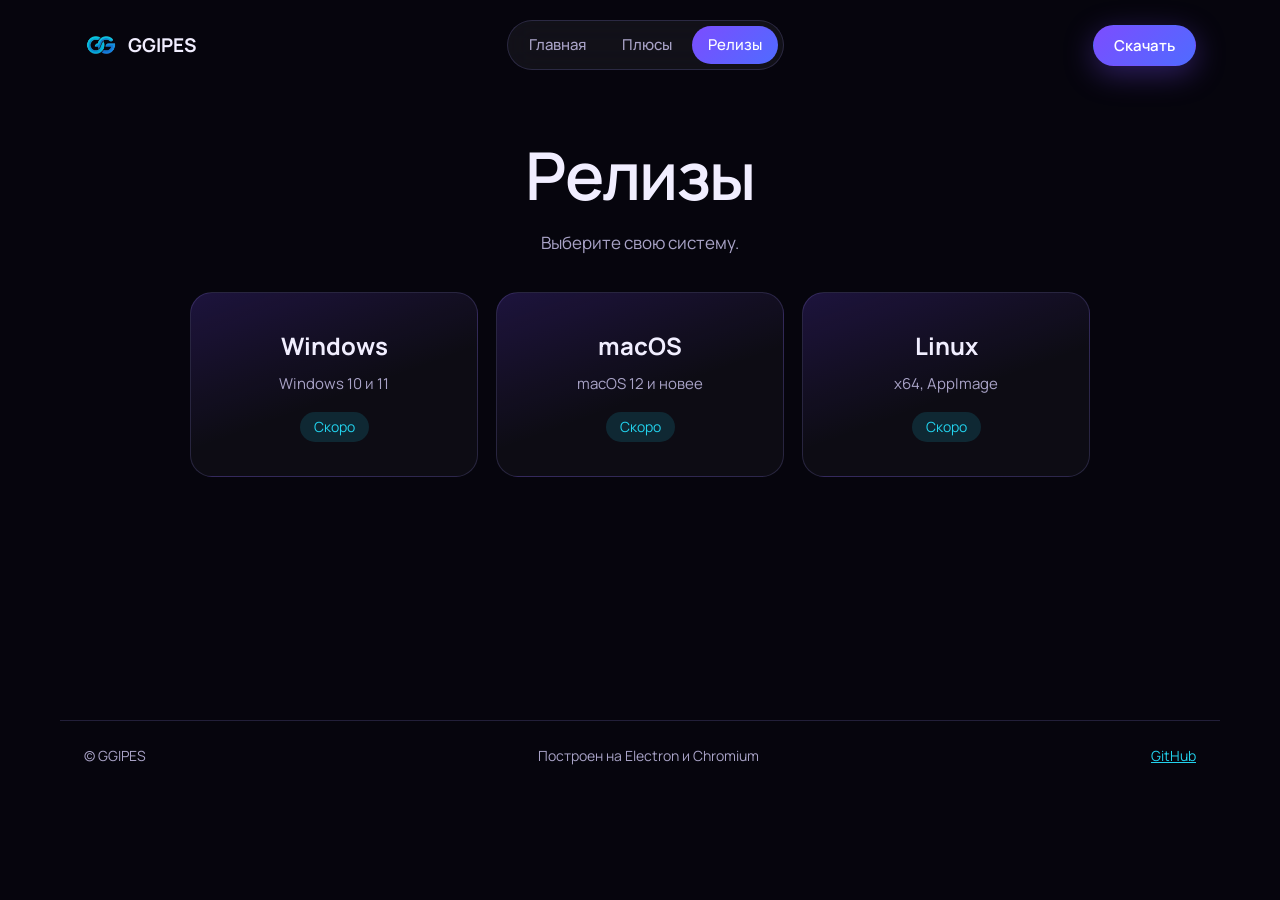
==== releases.html @ ea918ac0 "site 10" ====
<!doctype html>
<html lang="ru">
<head>
<meta charset="utf-8">
<meta name="viewport" content="width=device-width, initial-scale=1">
<title>Релизы GGIPES</title>
<link rel="icon" href="assets/icon.png">
<link rel="preconnect" href="https://fonts.googleapis.com">
<link rel="preconnect" href="https://fonts.gstatic.com" crossorigin>
<link href="https://fonts.googleapis.com/css2?family=Manrope:wght@400;500;600;700;800&display=swap" rel="stylesheet">
<link rel="stylesheet" href="style.css">
</head>
<body data-page="releases">
<main class="inner">
  <h1>Релизы</h1>
  <p class="sub">Выберите свою систему.</p>
  <div id="platforms" class="plats"></div>
</main>
<script src="config.js"></script><script src="app.js"></script>
</body>
</html>
---- style.css ----
:root{--bg:#06050d;--violet:#7c4dff;--indigo:#4f6bff;--cyan:#22d3ee;--text:#f1eeff;--muted:#a9a3c7;--line:rgba(160,150,255,.18)}
*{box-sizing:border-box}
html{scroll-behavior:smooth}
body{margin:0;min-height:100vh;color:var(--text);font:400 17px/1.6 Manrope,system-ui,sans-serif;background:var(--bg);overflow-x:hidden}
a{color:var(--cyan)}
:focus-visible{outline:2px solid var(--cyan);outline-offset:3px;border-radius:8px}
.top{position:relative;z-index:5;display:flex;justify-content:space-between;align-items:center;gap:12px;max-width:1160px;margin:0 auto;padding:20px 24px}
.brand{display:flex;align-items:center;gap:10px;font-weight:700;font-size:19px;color:var(--text);text-decoration:none}
.pill{display:flex;gap:4px;padding:5px;border:1px solid var(--line);border-radius:999px;background:rgba(255,255,255,.05);backdrop-filter:blur(14px);-webkit-backdrop-filter:blur(14px)}
.pill a{padding:7px 16px;border-radius:999px;color:var(--muted);text-decoration:none;font-size:15px;font-weight:500}
.pill a:hover{color:var(--text)}
.pill a.on{background:linear-gradient(135deg,var(--violet),var(--indigo));color:#fff}
.btn{display:inline-block;padding:13px 28px;border-radius:999px;border:1px solid transparent;background:linear-gradient(135deg,var(--violet),var(--indigo));color:#fff;font:600 16px Manrope,sans-serif;text-decoration:none;cursor:pointer;box-shadow:0 8px 30px rgba(124,77,255,.35)}
.btn:hover{filter:brightness(1.12)}
.btn.ghost{background:rgba(255,255,255,.04);border-color:rgba(255,255,255,.35);box-shadow:none}
.btn.sm{padding:9px 20px;font-size:15px}
.glass{background:linear-gradient(160deg,rgba(124,77,255,.2),rgba(255,255,255,.03) 55%);border:1px solid var(--line);border-radius:22px}
main{max-width:1160px;margin:0 auto;padding:0 24px}
.hero{position:relative;text-align:center;padding:70px 0 40px;margin-top:-76px;padding-top:150px}
.hero::before{content:"";position:absolute;inset:0 -50vw auto;height:640px;z-index:-1;background:linear-gradient(rgba(160,150,255,.09) 1px,transparent 1px) 0 0/48px 48px,linear-gradient(90deg,rgba(160,150,255,.09) 1px,transparent 1px) 0 0/48px 48px,radial-gradient(700px 380px at 50% 0,rgba(124,77,255,.55),transparent 70%);-webkit-mask-image:linear-gradient(#000 20%,transparent);mask-image:linear-gradient(#000 20%,transparent)}
.arc{position:absolute;left:50%;top:95px;width:1500px;height:900px;transform:translateX(-50%);border-radius:50%;border-top:3px solid rgba(190,180,255,.95);box-shadow:0 -14px 70px rgba(124,77,255,.6);-webkit-mask-image:linear-gradient(#000 12%,transparent 30%);mask-image:linear-gradient(#000 12%,transparent 30%);z-index:-1}
.badge{display:inline-block;padding:5px 16px;border:1px solid var(--line);border-radius:999px;background:rgba(255,255,255,.05);font-size:14px;color:var(--muted)}
h1{font-size:clamp(38px,6.2vw,66px);line-height:1.08;font-weight:600;letter-spacing:-.025em;margin:22px 0 18px}
.hero p{max-width:34em;margin:0 auto 30px;color:var(--muted);font-size:18px}
.cta{display:flex;justify-content:center;gap:14px;flex-wrap:wrap}
.win{max-width:920px;margin:64px auto 0;border:1px solid var(--line);border-radius:20px;background:#0b0916;box-shadow:0 0 120px rgba(124,77,255,.3);-webkit-mask-image:linear-gradient(#000 70%,transparent);mask-image:linear-gradient(#000 70%,transparent);text-align:left}
.bar{display:flex;align-items:center;gap:8px;padding:14px 18px;border-bottom:1px solid var(--line)}
.bar i{width:11px;height:11px;border-radius:50%;background:rgba(255,255,255,.2)}
.tab{margin-left:12px;padding:5px 14px;border-radius:10px 10px 0 0;background:rgba(124,77,255,.22);font-size:13px}
.addr{flex:1;margin-left:10px;padding:6px 16px;border-radius:999px;background:rgba(255,255,255,.06);color:var(--muted);font-size:13px}
.start{display:grid;justify-items:center;gap:10px;padding:64px 20px 110px}
.start b{font-size:30px;font-weight:700;letter-spacing:.02em}
.search{width:min(440px,90%);margin-top:10px;padding:13px 22px;border:1px solid var(--line);border-radius:999px;background:rgba(255,255,255,.06);color:var(--muted);font-size:15px;backdrop-filter:blur(10px)}
.features{padding:70px 0 40px;text-align:center}
h2{font-size:clamp(30px,4.4vw,44px);line-height:1.15;font-weight:600;letter-spacing:-.02em;margin:0 0 12px}
.sub{color:var(--muted);margin:0 auto 36px;max-width:34em}
.grid{display:grid;grid-template-columns:repeat(6,1fr);gap:18px;text-align:left;margin-bottom:44px}
.card{grid-column:span 2;padding:26px;min-height:230px;display:flex;flex-direction:column;justify-content:flex-end}
.card.wide{grid-column:span 3}
.card h3{margin:0 0 6px;font-size:19px;font-weight:600}
.card p{margin:0;color:var(--muted);font-size:15px}
.orb{width:64px;height:64px;margin:0 0 auto;border-radius:50%;display:grid;place-items:center;font-weight:700;font-size:22px;background:radial-gradient(circle,rgba(190,180,255,.9),rgba(124,77,255,.5) 55%,transparent 72%);box-shadow:0 0 50px rgba(124,77,255,.6)}
.center{text-align:center}
.inner{padding-top:50px;padding-bottom:80px;text-align:center;min-height:70vh}
.inner h1{margin-top:0}
.plats{display:grid;grid-template-columns:repeat(3,1fr);gap:18px;max-width:900px;margin:0 auto}
.plat{padding:34px 20px;display:grid;gap:6px;justify-items:center;color:var(--text);font:inherit;cursor:pointer;transition:border-color .2s,transform .2s}
.plat:hover{border-color:var(--violet);transform:translateY(-3px)}
.plat b{font-size:24px;font-weight:700}
.plat span{color:var(--muted);font-size:15px}
.plat i{font-style:normal;margin-top:10px;padding:4px 14px;border-radius:999px;background:rgba(34,211,238,.14);color:var(--cyan);font-size:14px}
.list{display:grid;gap:14px;max-width:640px;margin:0 auto}
.row,.old{display:flex;justify-content:space-between;align-items:center;gap:16px;padding:20px 24px;text-align:left}
.row b,.old b{display:block;font-size:19px}
.row span,.old span{color:var(--muted);font-size:15px}
.row.off{opacity:.6}
.hint{max-width:640px;margin:20px auto;color:var(--muted);font-size:14px}
.old{max-width:640px;margin:34px auto 0;flex-wrap:wrap}
dialog.soon{margin:auto;padding:34px 38px;max-width:380px;border:1px solid var(--line);border-radius:22px;background:#100c24;color:var(--text);text-align:center;box-shadow:0 0 90px rgba(124,77,255,.4)}
dialog.soon::backdrop{background:rgba(3,2,10,.7);backdrop-filter:blur(4px)}
dialog.soon h3{margin:0 0 8px;font-size:22px}
dialog.soon p{margin:0 0 22px;color:var(--muted)}
footer{max-width:1160px;margin:0 auto;padding:24px;display:flex;justify-content:space-between;flex-wrap:wrap;gap:10px;color:var(--muted);font-size:14px;border-top:1px solid var(--line)}
@media(max-width:820px){.pill{display:none}.grid{grid-template-columns:1fr}.card,.card.wide{grid-column:auto;min-height:190px}.plats{grid-template-columns:1fr}.hero{padding-top:120px}.arc{width:900px;height:600px}}
@media(prefers-reduced-motion:reduce){*{transition:none!important;scroll-behavior:auto!important}}
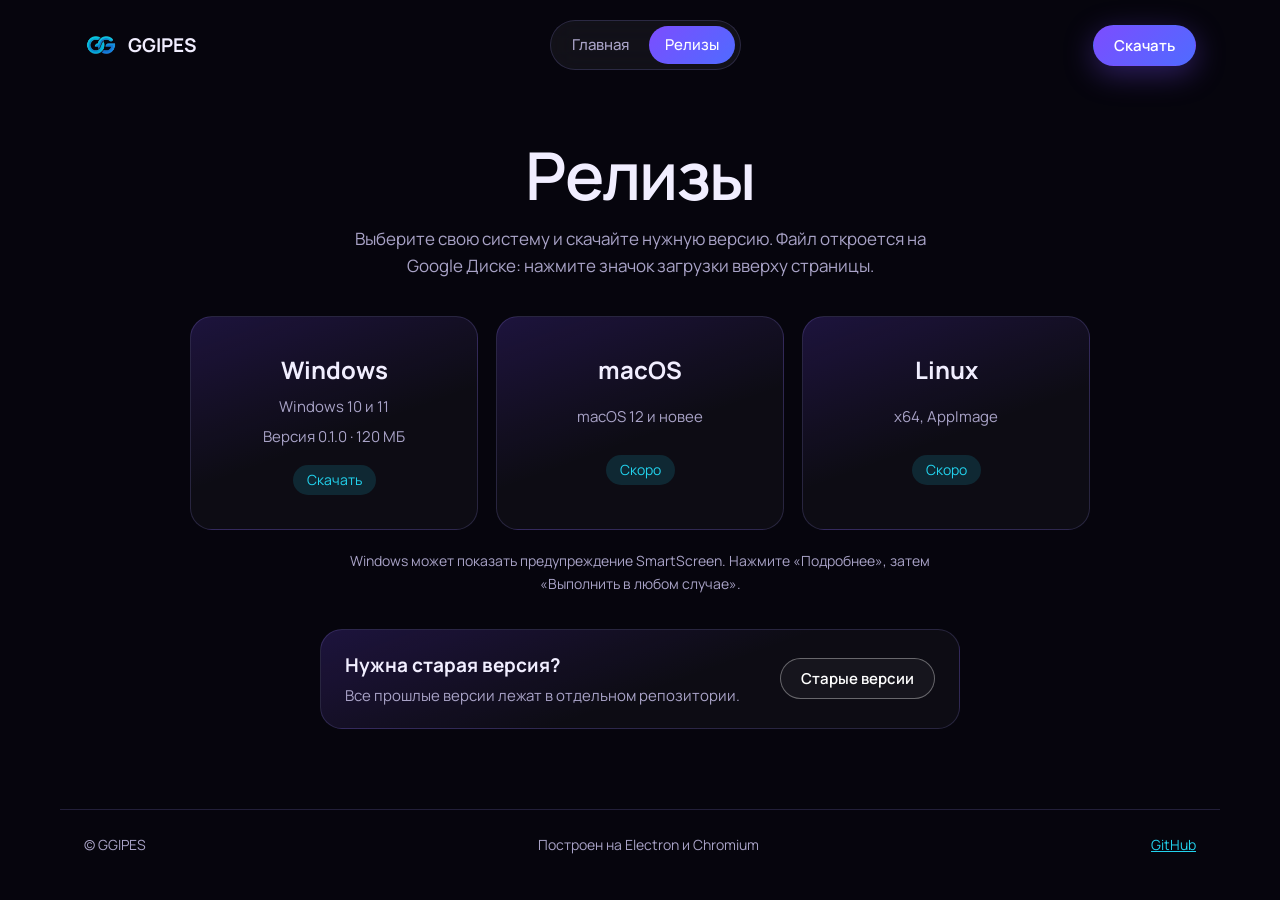
==== commit bcebe230: "site 2" ====
--- a/releases.html
+++ b/releases.html
@@ -3,7 +3,7 @@
 <head>
 <meta charset="utf-8">
 <meta name="viewport" content="width=device-width, initial-scale=1">
-<title>Релизы GGIPES</title>
+<title>Скачать GGIPES</title>
 <link rel="icon" href="assets/icon.png">
 <link rel="preconnect" href="https://fonts.googleapis.com">
 <link rel="preconnect" href="https://fonts.gstatic.com" crossorigin>
@@ -13,8 +13,13 @@
 <body data-page="releases">
 <main class="inner">
   <h1>Релизы</h1>
-  <p class="sub">Выберите свою систему.</p>
+  <p class="sub">Выберите свою систему и скачайте нужную версию. Файл откроется на Google Диске: нажмите значок загрузки вверху страницы.</p>
   <div id="platforms" class="plats"></div>
+  <p class="hint">Windows может показать предупреждение SmartScreen. Нажмите «Подробнее», затем «Выполнить в любом случае».</p>
+  <div class="glass old">
+    <div><b>Нужна старая версия?</b><span>Все прошлые версии лежат в отдельном репозитории.</span></div>
+    <a class="btn ghost sm" data-go="old" href="#" rel="noopener">Старые версии</a>
+  </div>
 </main>
 <script src="config.js"></script><script src="app.js"></script>
 </body>
--- a/style.css
+++ b/style.css
@@ -13,17 +13,18 @@
 .btn{display:inline-block;padding:13px 28px;border-radius:999px;border:1px solid transparent;background:linear-gradient(135deg,var(--violet),var(--indigo));color:#fff;font:600 16px Manrope,sans-serif;text-decoration:none;cursor:pointer;box-shadow:0 8px 30px rgba(124,77,255,.35)}
 .btn:hover{filter:brightness(1.12)}
 .btn.ghost{background:rgba(255,255,255,.04);border-color:rgba(255,255,255,.35);box-shadow:none}
+.btn.big{padding:16px 40px;font-size:18px;box-shadow:0 10px 40px rgba(124,77,255,.55)}
 .btn.sm{padding:9px 20px;font-size:15px}
 .glass{background:linear-gradient(160deg,rgba(124,77,255,.2),rgba(255,255,255,.03) 55%);border:1px solid var(--line);border-radius:22px}
 main{max-width:1160px;margin:0 auto;padding:0 24px}
-.hero{position:relative;text-align:center;padding:70px 0 40px;margin-top:-76px;padding-top:150px}
+.hero{position:relative;text-align:center;padding:40px 0 40px;margin-top:-76px;padding-top:104px}
 .hero::before{content:"";position:absolute;inset:0 -50vw auto;height:640px;z-index:-1;background:linear-gradient(rgba(160,150,255,.09) 1px,transparent 1px) 0 0/48px 48px,linear-gradient(90deg,rgba(160,150,255,.09) 1px,transparent 1px) 0 0/48px 48px,radial-gradient(700px 380px at 50% 0,rgba(124,77,255,.55),transparent 70%);-webkit-mask-image:linear-gradient(#000 20%,transparent);mask-image:linear-gradient(#000 20%,transparent)}
-.arc{position:absolute;left:50%;top:95px;width:1500px;height:900px;transform:translateX(-50%);border-radius:50%;border-top:3px solid rgba(190,180,255,.95);box-shadow:0 -14px 70px rgba(124,77,255,.6);-webkit-mask-image:linear-gradient(#000 12%,transparent 30%);mask-image:linear-gradient(#000 12%,transparent 30%);z-index:-1}
+.arc{position:absolute;left:50%;top:56px;width:1500px;height:900px;transform:translateX(-50%);border-radius:50%;border-top:3px solid rgba(190,180,255,.95);box-shadow:0 -14px 70px rgba(124,77,255,.6);-webkit-mask-image:linear-gradient(#000 12%,transparent 30%);mask-image:linear-gradient(#000 12%,transparent 30%);z-index:-1}
 .badge{display:inline-block;padding:5px 16px;border:1px solid var(--line);border-radius:999px;background:rgba(255,255,255,.05);font-size:14px;color:var(--muted)}
-h1{font-size:clamp(38px,6.2vw,66px);line-height:1.08;font-weight:600;letter-spacing:-.025em;margin:22px 0 18px}
-.hero p{max-width:34em;margin:0 auto 30px;color:var(--muted);font-size:18px}
+h1{font-size:clamp(38px,6.2vw,66px);line-height:1.08;font-weight:600;letter-spacing:-.025em;margin:18px 0 14px}
+.hero p{max-width:34em;margin:0 auto 24px;color:var(--muted);font-size:18px}
 .cta{display:flex;justify-content:center;gap:14px;flex-wrap:wrap}
-.win{max-width:920px;margin:64px auto 0;border:1px solid var(--line);border-radius:20px;background:#0b0916;box-shadow:0 0 120px rgba(124,77,255,.3);-webkit-mask-image:linear-gradient(#000 70%,transparent);mask-image:linear-gradient(#000 70%,transparent);text-align:left}
+.win{max-width:920px;margin:48px auto 0;border:1px solid var(--line);border-radius:20px;background:#0b0916;box-shadow:0 0 120px rgba(124,77,255,.3);-webkit-mask-image:linear-gradient(#000 70%,transparent);mask-image:linear-gradient(#000 70%,transparent);text-align:left}
 .bar{display:flex;align-items:center;gap:8px;padding:14px 18px;border-bottom:1px solid var(--line)}
 .bar i{width:11px;height:11px;border-radius:50%;background:rgba(255,255,255,.2)}
 .tab{margin-left:12px;padding:5px 14px;border-radius:10px 10px 0 0;background:rgba(124,77,255,.22);font-size:13px}
@@ -44,6 +45,7 @@
 .inner{padding-top:50px;padding-bottom:80px;text-align:center;min-height:70vh}
 .inner h1{margin-top:0}
 .plats{display:grid;grid-template-columns:repeat(3,1fr);gap:18px;max-width:900px;margin:0 auto}
+a.plat{text-decoration:none}
 .plat{padding:34px 20px;display:grid;gap:6px;justify-items:center;color:var(--text);font:inherit;cursor:pointer;transition:border-color .2s,transform .2s}
 .plat:hover{border-color:var(--violet);transform:translateY(-3px)}
 .plat b{font-size:24px;font-weight:700}
@@ -61,5 +63,5 @@
 dialog.soon h3{margin:0 0 8px;font-size:22px}
 dialog.soon p{margin:0 0 22px;color:var(--muted)}
 footer{max-width:1160px;margin:0 auto;padding:24px;display:flex;justify-content:space-between;flex-wrap:wrap;gap:10px;color:var(--muted);font-size:14px;border-top:1px solid var(--line)}
-@media(max-width:820px){.pill{display:none}.grid{grid-template-columns:1fr}.card,.card.wide{grid-column:auto;min-height:190px}.plats{grid-template-columns:1fr}.hero{padding-top:120px}.arc{width:900px;height:600px}}
+@media(max-width:820px){.pill{display:none}.grid{grid-template-columns:1fr}.card,.card.wide{grid-column:auto;min-height:190px}.plats{grid-template-columns:1fr}.hero{padding-top:92px}.arc{width:900px;height:600px}}
 @media(prefers-reduced-motion:reduce){*{transition:none!important;scroll-behavior:auto!important}}
